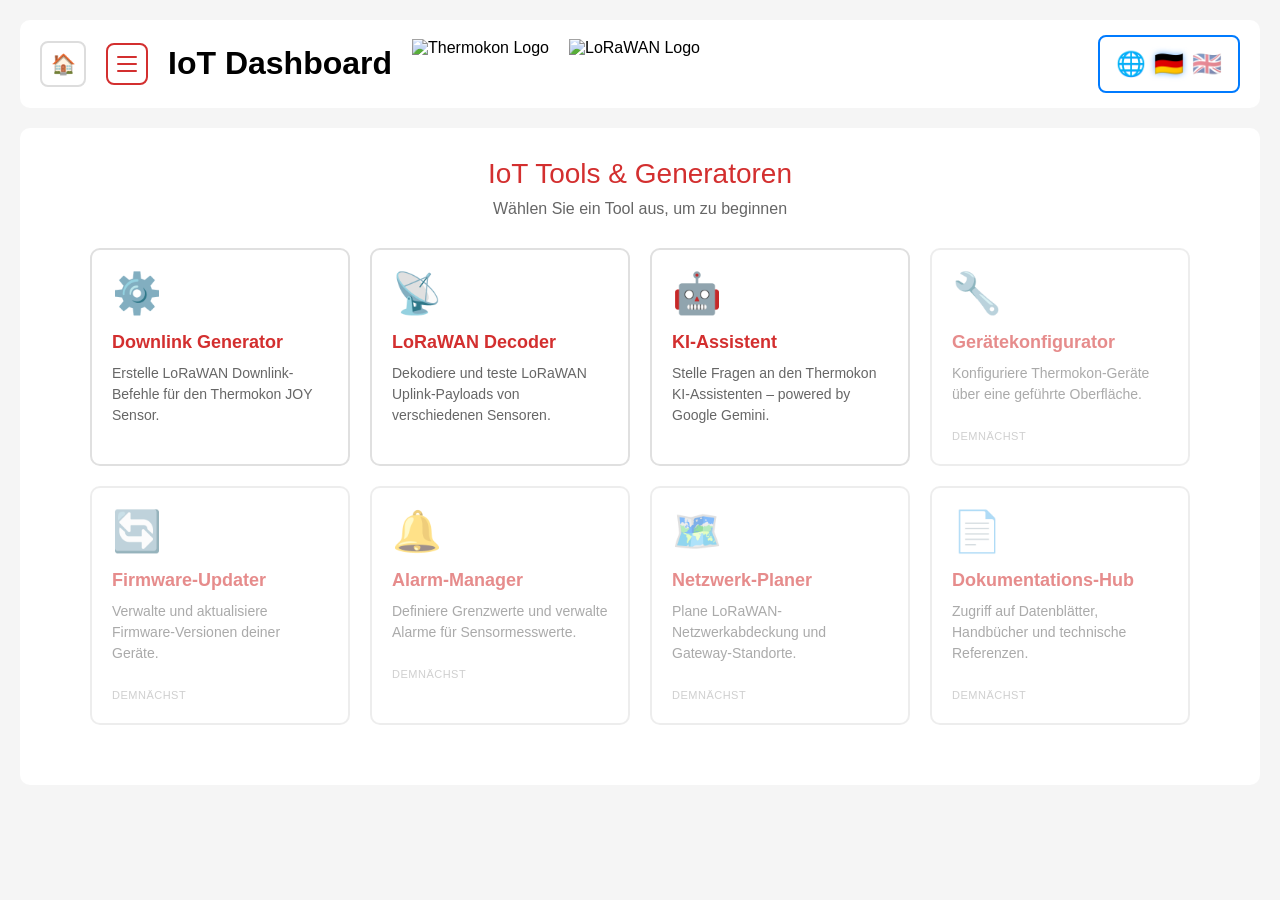
==== index.html @ 9bb05db8 "Erster Push aus VS Code" ====
<!DOCTYPE html>
<html lang="de">
<head>
    <meta charset="UTF-8">
    <meta name="viewport" content="width=device-width, initial-scale=1.0">
    <title>IoT Dashboard - Thermokon</title>
    <link rel="stylesheet" href="style.css">
    <script src="assets/header.js"></script>
</head>
<body>

<!-- ==== DASHBOARD-SEITE: Tool-Karten mit Links ==== -->
<div id="dashboard" class="page active">
    <div class="dashboard-container">
        <div class="dashboard-title" id="dashboardTitle">IoT Tools & Generatoren</div>
        <div class="dashboard-subtitle" id="dashboardSubtitle">Wählen Sie ein Tool aus, um zu beginnen</div>
        
        <div class="tools-grid">

            <!-- Kachel 1: Downlink Generator -->
            <a href="iot-apps/downlink-generator/downlink-generator.html" class="tool-card">
                <span class="tool-icon">⚙️</span>
                <div class="tool-title" id="card1-title">Downlink Generator</div>
                <div class="tool-description" id="card1-desc">
                    Erstelle LoRaWAN Downlink-Befehle für den Thermokon JOY Sensor.
                </div>
            </a>

            <!-- Kachel 2: LoRaWAN Decoder -->
            <a href="iot-apps/lorawan-decoder/lorawan-decoder.html" class="tool-card">
                <span class="tool-icon">📡</span>
                <div class="tool-title" id="card2-title">LoRaWAN Decoder</div>
                <div class="tool-description" id="card2-desc">
                    Dekodiere und teste LoRaWAN Uplink-Payloads von verschiedenen Sensoren.
                </div>
            </a>

            <!-- Kachel 3: KI-Assistent (Gemini) -->
            <a href="iot-apps/gemini-chat/gemini-chat.html" class="tool-card">
                <span class="tool-icon">🤖</span>
                <div class="tool-title" id="card3-title">KI-Assistent</div>
                <div class="tool-description" id="card3-desc">
                    Stelle Fragen an den Thermokon KI-Assistenten – powered by Google Gemini.
                </div>
            </a>

            <!-- Kachel 4: Gerätekonfigurator -->
            <div class="tool-card tool-card--coming-soon">
                <span class="tool-icon">🔧</span>
                <div class="tool-title" id="card4-title">Gerätekonfigurator</div>
                <div class="tool-description" id="card4-desc">
                    Konfiguriere Thermokon-Geräte über eine geführte Oberfläche.
                </div>
            </div>

            <!-- Kachel 5: Firmware-Updater -->
            <div class="tool-card tool-card--coming-soon">
                <span class="tool-icon">🔄</span>
                <div class="tool-title" id="card5-title">Firmware-Updater</div>
                <div class="tool-description" id="card5-desc">
                    Verwalte und aktualisiere Firmware-Versionen deiner Geräte.
                </div>
            </div>

            <!-- Kachel 6: Alarm-Manager -->
            <div class="tool-card tool-card--coming-soon">
                <span class="tool-icon">🔔</span>
                <div class="tool-title" id="card6-title">Alarm-Manager</div>
                <div class="tool-description" id="card6-desc">
                    Definiere Grenzwerte und verwalte Alarme für Sensormesswerte.
                </div>
            </div>

            <!-- Kachel 7: Netzwerk-Planer -->
            <div class="tool-card tool-card--coming-soon">
                <span class="tool-icon">🗺️</span>
                <div class="tool-title" id="card7-title">Netzwerk-Planer</div>
                <div class="tool-description" id="card7-desc">
                    Plane LoRaWAN-Netzwerkabdeckung und Gateway-Standorte.
                </div>
            </div>

            <!-- Kachel 8: Dokumentations-Hub -->
            <div class="tool-card tool-card--coming-soon">
                <span class="tool-icon">📄</span>
                <div class="tool-title" id="card8-title">Dokumentations-Hub</div>
                <div class="tool-description" id="card8-desc">
                    Zugriff auf Datenblätter, Handbücher und technische Referenzen.
                </div>
            </div>

        </div>
    </div>
</div>

<script>
// ==== HEADER ====
renderHeader({
    title: 'IoT Dashboard',
    activeId: 'dashboard',
    basePath: '',
    showLanguage: true,
});

// ==== SPRACH-SYSTEM ====
const translations = {
    de: {
        mainTitle: 'IoT Dashboard',
        dashboardTitle: 'IoT Tools & Generatoren',
        dashboardSubtitle: 'Wählen Sie ein Tool aus, um zu beginnen',
        upcoming: 'Demnächst verfügbar',
        card1Title: 'Downlink Generator',
        card1Desc: 'Erstelle LoRaWAN Downlink-Befehle für den Thermokon JOY Sensor.',
        card2Title: 'LoRaWAN Decoder',
        card2Desc: 'Dekodiere und teste LoRaWAN Uplink-Payloads von verschiedenen Sensoren.',
        card3Title: 'KI-Assistent',
        card3Desc: 'Stelle Fragen an den Thermokon KI-Assistenten – powered by Google Gemini.',
        card4Title: 'Gerätekonfigurator',
        card4Desc: 'Konfiguriere Thermokon-Geräte über eine geführte Oberfläche.',
        card5Title: 'Firmware-Updater',
        card5Desc: 'Verwalte und aktualisiere Firmware-Versionen deiner Geräte.',
        card6Title: 'Alarm-Manager',
        card6Desc: 'Definiere Grenzwerte und verwalte Alarme für Sensormesswerte.',
        card7Title: 'Netzwerk-Planer',
        card7Desc: 'Plane LoRaWAN-Netzwerkabdeckung und Gateway-Standorte.',
        card8Title: 'Dokumentations-Hub',
        card8Desc: 'Zugriff auf Datenblätter, Handbücher und technische Referenzen.',
    },
    en: {
        mainTitle: 'IoT Dashboard',
        dashboardTitle: 'IoT Tools & Generators',
        dashboardSubtitle: 'Select a tool to get started',
        upcoming: 'Coming soon',
        card1Title: 'Downlink Generator',
        card1Desc: 'Create LoRaWAN downlink commands for the Thermokon JOY sensor.',
        card2Title: 'LoRaWAN Decoder',
        card2Desc: 'Decode and test LoRaWAN uplink payloads from various sensors.',
        card3Title: 'AI Assistant',
        card3Desc: 'Ask the Thermokon AI Assistant questions – powered by Google Gemini.',
        card4Title: 'Device Configurator',
        card4Desc: 'Configure Thermokon devices through a guided interface.',
        card5Title: 'Firmware Updater',
        card5Desc: 'Manage and update firmware versions of your devices.',
        card6Title: 'Alarm Manager',
        card6Desc: 'Define thresholds and manage alarms for sensor measurements.',
        card7Title: 'Network Planner',
        card7Desc: 'Plan LoRaWAN network coverage and gateway locations.',
        card8Title: 'Documentation Hub',
        card8Desc: 'Access datasheets, manuals, and technical references.',
    }
};

function t(key) {
    return translations[currentLanguage][key] || key;
}

function updateUI() {
    // Header
    document.getElementById('mainTitle').textContent = t('mainTitle');

    // Dashboard header
    document.getElementById('dashboardTitle').textContent = t('dashboardTitle');
    document.getElementById('dashboardSubtitle').textContent = t('dashboardSubtitle');

    // Tool cards
    for (let i = 1; i <= 8; i++) {
        document.getElementById('card' + i + '-title').textContent = t('card' + i + 'Title');
        document.getElementById('card' + i + '-desc').textContent  = t('card' + i + 'Desc');
    }
}

// Initiales Rendering
window.onLanguageChange = updateUI;
updateUI();
</script>

</body>
</html>
---- style.css ----
/* Grundlegendes Seitenlayout: Serifenlose Schrift, heller Hintergrund */
body {
    font-family: Arial, sans-serif;
    margin: 20px;
    background: #f5f5f5;
}
/* Kopfzeile mit Logos, Titel, Sprachumschalter und Burger-Menü (Flexbox) */
.top-bar {
    display: flex;
    align-items: center;
    gap: 20px;
    margin-bottom: 20px;
    background: white;
    padding: 15px 20px;
    border-radius: 10px;
    justify-content: flex-start;
    position: sticky;
    top: 0;
    z-index: 200;
}
/* Thermokon-Logo links, feste Höhe ohne Flex-Wachstum */
.logo {
    height: 50px;
    flex: 0 0 auto;
}
/* LoRaWAN-Logo rechts neben dem Titel */
.logo-right {
    height: 50px;
    flex: 0 0 auto;
}
h1 {
    margin: 0;
    flex: 0 0 auto;
}
/* Hauptcontainer für die Parametertabellen mit abgerundeten Ecken */
.container {
    background: white;
    padding: 20px;
    border-radius: 10px;
    max-width: 1200px;
}
/* Spaltenüberschriften-Zeile (Parameter, Hex, Modbus, Protokolladresse, Wert, Bereich) */
.header {
    display: flex;
    font-weight: bold;
    margin-bottom: 10px;
    border-bottom: 2px solid #ccc;
    padding-bottom: 5px;
    gap: 10px;
}
.header-param {
    flex: 1;
    min-width: 200px;
}
.header-hex {
    width: 100px;
    text-align: center;
}
.header-modbus {
    width: 140px;
    text-align: center;
}
.header-protaddr {
    width: 150px;
    text-align: center;
}
.header-value {
    width: 120px;
    text-align: center;
}
.header-range {
    width: 90px;
    text-align: center;
}
/* Einzelne Parameterzeile als Flex-Row mit vertikaler Zentrierung */
.row {
    display: flex;
    margin-bottom: 8px;
    align-items: center;
    gap: 10px;
}
/* Parametername-Spalte, nimmt den verfügbaren Platz ein (flex: 1) */
.topic {
    flex: 1;
    min-width: 200px;
}
/* Hex-Identifier-Spalte: Monospace, blau, zentriert (z.B. 0x0003) */
.hex-col {
    width: 100px;
    text-align: center;
    font-family: monospace;
    font-weight: bold;
    color: #007bff;
}
/* Modbus-Register-Spalte: Monospace, grün, zentriert (z.B. [2]) */
.modbus-col {
    width: 140px;
    text-align: center;
    font-family: monospace;
    font-weight: bold;
    color: #28a745;
}
/* Modbus-Protokolladresse-Spalte: Monospace, orange, zentriert */
.protaddr-col {
    width: 150px;
    text-align: center;
    font-family: monospace;
    font-weight: bold;
    color: #e67e22;
}
.input {
    width: 120px;
}
/* Wertebereich-Spalte: zeigt gültigen Min...Max-Bereich in Grau */
.range-col {
    width: 90px;
    text-align: center;
    font-family: monospace;
    font-size: 13px;
    color: #888;
}
input {
    width: 100%;
    padding: 5px;
}
/* Sticky-Ausgabebereich: bleibt beim Scrollen oben sichtbar */
.sticky-output {
    position: sticky;
    top: 0;
    z-index: 100;
    background: #f5f5f5;
    padding: 12px 0 8px 0;
    margin-bottom: 10px;
}
/* Generierter Hex-Downlink-String mit rotem Akzent-Rand links */
#output {
    margin-top: 0;
    padding: 15px;
    background: linear-gradient(135deg, #f8f9fa 0%, #e9ecef 100%);
    border-left: 4px solid #d32f2f;
    color: #333;
    font-family: monospace;
    word-break: break-all;
    max-width: 1200px;
    border-radius: 4px;
    box-shadow: 0 2px 8px rgba(0, 0, 0, 0.1);
    font-size: 14px;
    line-height: 1.6;
}
/* Ein Parameter-Paar im Downlink-Output (Hex-ID + Wert) */
.dl-pair {
    display: inline;
    margin-right: 0;
}
/* Vertikaler Trennstrich zwischen aufeinanderfolgenden Paaren (IBAN-Stil) */
.dl-pair + .dl-pair {
    border-left: 2px solid #ccc;
    padding-left: 8px;
    margin-left: 6px;
}
/* Hex-Identifier im Output: blau, fett, mit gepunkteter Trennung zum Wert */
.dl-id {
    color: #007bff;
    font-weight: bold;
    border-right: 1px dotted #bbb;
    padding-right: 3px;
    margin-right: 2px;
}
/* Hex-Wert im Output: schwarz, folgt direkt auf den Identifier */
.dl-val {
    color: #000;
}
button {
    margin-top: 10px;
    padding: 10px 16px;
    cursor: pointer;
    border-radius: 8px;
    font-size: 14px;
    font-weight: 600;
    font-family: Arial, sans-serif;
    border: none;
    box-sizing: border-box;
    line-height: 1.4;
    vertical-align: middle;
    transition: all 0.2s ease;
}
button:disabled {
    opacity: 0.5;
    cursor: not-allowed;
}
.action-btn-copy {
    background: white;
    border: 2px solid #333;
    color: #333;
}
.action-btn-copy:hover {
    background: #333;
    color: white;
}
.action-btn-clear {
    background: #d32f2f;
    color: white;
}
.action-btn-clear:hover {
    background: #b71c1c;
}
/* Home-Button: immer oben links, vor dem Logo */
.home-btn {
    display: flex;
    align-items: center;
    justify-content: center;
    width: 42px;
    height: 42px;
    background: white;
    border: 2px solid #d32f2f;
    border-radius: 8px;
    text-decoration: none;
    font-size: 20px;
    flex: 0 0 auto;
    transition: all 0.3s ease;
    color: #d32f2f;
}
.home-btn:hover {
    background: #d32f2f;
    color: white;
}
.home-btn.disabled {
    border-color: #ddd;
    color: #bbb;
    pointer-events: none;
    cursor: default;
}
/* Sprachumschalter: wird per margin-left:auto ans rechte Ende der Top-Bar geschoben */
.language-toggle {
    margin-left: auto;
    display: flex;
    align-items: center;
    gap: 10px;
}
.language-toggle button {
    background: white;
    border: 2px solid #007bff;
    border-radius: 8px;
    padding: 10px 16px;
    cursor: pointer;
    font-size: 24px;
    margin-top: 0;
    transition: all 0.3s ease;
    display: flex;
    gap: 8px;
    align-items: center;
}
.language-toggle button:hover {
    box-shadow: 0 4px 12px rgba(0, 0, 0, 0.15);
    transform: translateY(-2px);
}
/* Flaggen-Icons (DE/EN): inaktiv = halbtransparent, aktiv = volle Deckkraft mit Glow */
.flag {
    opacity: 0.5;
    transition: opacity 0.3s ease;
}
.flag.active {
    opacity: 1;
    filter: drop-shadow(0 0 3px rgba(0, 123, 255, 0.6));
}
/* Originale Tab-Leiste: versteckt, aber im DOM für ID-Kompatibilität behalten */
.page-tabs {
    display: none;
}
/* Hamburger-Menü Container: position:relative für absolutes Dropdown */
.burger-menu {
    position: relative;
    flex: 0 0 auto;
}
/* Hamburger-Button: 3 animierte Striche, wird zum X-Icon wenn .open */
.burger-btn {
    background: none;
    border: 2px solid #d32f2f;
    border-radius: 8px;
    width: 42px;
    height: 42px;
    cursor: pointer;
    display: flex;
    flex-direction: column;
    align-items: center;
    justify-content: center;
    gap: 5px;
    padding: 0;
    margin: 0;
    transition: all 0.3s ease;
}
.burger-btn:hover {
    background: #d32f2f;
}
.burger-btn span {
    display: block;
    width: 20px;
    height: 2px;
    background: #d32f2f;
    border-radius: 2px;
    transition: all 0.3s ease;
}
.burger-btn:hover span {
    background: white;
}
/* Animation: 3 Striche transformieren sich zu einem X-Symbol beim Öffnen */
.burger-btn.open span:nth-child(1) {
    transform: rotate(45deg) translate(5px, 5px);
}
.burger-btn.open span:nth-child(2) {
    opacity: 0;
}
.burger-btn.open span:nth-child(3) {
    transform: rotate(-45deg) translate(5px, -5px);
}
/* Dropdown-Menü: absolut positioniert unter dem Burger-Button */
.burger-dropdown {
    display: none;
    position: absolute;
    top: 50px;
    left: 0;
    background: white;
    border: 2px solid #ddd;
    border-radius: 10px;
    box-shadow: 0 8px 24px rgba(0,0,0,0.15);
    z-index: 200;
    min-width: 220px;
    overflow: hidden;
}
.burger-dropdown.open {
    display: block;
}
.burger-dropdown .menu-item {
    display: block;
    width: 100%;
    padding: 14px 20px;
    border: none;
    background: none;
    text-align: left;
    font-size: 15px;
    font-weight: 600;
    color: #333;
    cursor: pointer;
    text-decoration: none;
    transition: background 0.2s ease;
    border-bottom: 1px solid #eee;
    box-sizing: border-box;
}
.burger-dropdown .menu-item:last-child {
    border-bottom: none;
}
.burger-dropdown .menu-item:hover {
    background: #f5f5f5;
    color: #d32f2f;
}
.burger-dropdown .menu-item.active {
    color: #d32f2f;
    background: #fef0f0;
}
.page-tab {
    padding: 10px 20px;
    background: white;
    border: 2px solid #ddd;
    border-radius: 8px;
    cursor: pointer;
    font-weight: 600;
    transition: all 0.3s ease;
    text-decoration: none;
    color: inherit;
}
.page-tab:hover {
    border-color: #007bff;
    color: #007bff;
}
.page-tab.active {
    background: #d32f2f;
    color: white;
    border-color: #d32f2f;
}
/* Seitenwechsel: nur die aktive Seite (Generator oder Info) wird angezeigt */
.page {
    display: none;
}
.page.active {
    display: block;
}
/* Produktinformations-Seite: weißer Container mit max. 900px Breite */
.info-content {
    background: white;
    padding: 30px;
    border-radius: 10px;
    max-width: 900px;
}
/* 2-Spalten-Grid für Info-Seite: Bild links, Text rechts */
.info-grid {
    display: grid;
    grid-template-columns: 1fr 1fr;
    gap: 30px;
    align-items: center;
}
.info-image {
    text-align: center;
}
.info-image img {
    max-width: 100%;
    height: auto;
    border-radius: 8px;
    box-shadow: 0 4px 12px rgba(0, 0, 0, 0.15);
}
.info-text h2 {
    color: #d32f2f;
    margin-bottom: 15px;
}
.info-text p {
    color: #555;
    line-height: 1.6;
    margin-bottom: 15px;
}
.info-features {
    list-style: none;
    padding: 0;
}
.info-features li {
    padding: 8px 0;
    border-bottom: 1px solid #eee;
    color: #555;
}
.info-features li:before {
    content: "✓ ";
    color: #d32f2f;
    font-weight: bold;
    margin-right: 8px;
}
/* Abschnittsüberschrift (z.B. "Laufzeit-Parameter"): roter Rand oben, Flex für Info-Button */
.section-title {
    margin-top: 50px !important;
    margin-bottom: 8px !important;
    padding: 10px 0;
    border-top: 3px solid #d32f2f;
    border-bottom: 1px solid #e0e0e0;
    font-weight: 700;
    font-size: 18px;
    color: #d32f2f;
    letter-spacing: 0.5px;
    text-transform: capitalize;
    display: flex;
    align-items: center;
    gap: 10px;
}
/* Runder Info-Button (SVG "i"-Icon) neben den Abschnittsüberschriften */
.section-info-btn {
    display: inline-flex;
    align-items: center;
    justify-content: center;
    width: 22px;
    height: 22px;
    border-radius: 50%;
    border: 2px solid #007bff;
    background: #e8f0fe;
    color: #007bff;
    cursor: help;
    padding: 0;
    margin: 0;
    flex-shrink: 0;
    transition: all 0.2s ease;
}
.section-info-btn svg {
    fill: #007bff;
    transition: fill 0.2s ease;
}
.section-info-btn:hover {
    background: #007bff;
}
.section-info-btn:hover svg {
    fill: white;
}
.header-info {
    width: 30px;
    text-align: center;
}
/* Beschreibungsspalte pro Zeile: zeigt abgekürzten Info-Text mit Fade-Out */
.info-icon {
    width: 180px;
    text-align: left;
    flex-shrink: 0;
    margin-left: 5px;
}
/* Inline-Infotext: kursiv, halbtransparent, mit CSS-Maskierung zum Ausblenden am Rand */
.info-text-inline {
    font-style: italic;
    opacity: 0.45;
    font-size: 12px;
    white-space: nowrap;
    overflow: hidden;
    text-overflow: ellipsis;
    max-width: 180px;
    cursor: help;
    display: block;
    position: relative;
    -webkit-mask-image: linear-gradient(to right, rgba(0,0,0,1) 40%, rgba(0,0,0,0) 90%);
    mask-image: linear-gradient(to right, rgba(0,0,0,1) 40%, rgba(0,0,0,0) 90%);
    transition: opacity 0.2s ease;
}
.info-text-inline:hover {
    opacity: 0.7;
}
.info-icon button {
    background: #e8f0fe;
    border: 2px solid #007bff;
    border-radius: 50%;
    width: 22px;
    height: 22px;
    cursor: pointer;
    font-size: 14px;
    color: #007bff;
    font-weight: 700;
    font-style: italic;
    font-family: 'Times New Roman', Georgia, serif;
    padding: 0;
    margin: 0;
    display: inline-flex;
    align-items: center;
    justify-content: center;
    transition: all 0.2s ease;
    text-shadow: 0 0 1px #007bff;
}
.info-icon button:hover {
    background: #007bff;
    color: white;
}
/* Globaler Tooltip: folgt dem Mauszeiger, zeigt vollständigen Beschreibungstext */
.info-tooltip {
    display: none;
    position: fixed;
    z-index: 1000;
    background: #333;
    color: #fff;
    padding: 8px 12px;
    border-radius: 6px;
    font-size: 13px;
    font-family: Arial, sans-serif;
    white-space: normal;
    max-width: 360px;
    line-height: 1.5;
    box-shadow: 0 4px 12px rgba(0,0,0,0.25);
    pointer-events: none;
}
.info-tooltip.visible {
    display: block;
}
/* Download-Button pro Zeile: grüner Kreis mit Pfeil, öffnet PDF-Handbuch */
.download-icon {
    width: 30px;
    text-align: center;
    flex-shrink: 0;
    margin-left: 4px;
}
.download-icon button {
    background: none;
    border: 1.5px solid #28a745;
    border-radius: 50%;
    width: 22px;
    height: 22px;
    cursor: pointer;
    font-size: 13px;
    color: #28a745;
    font-weight: bold;
    font-family: Arial, sans-serif;
    padding: 0;
    margin: 0;
    display: inline-flex;
    align-items: center;
    justify-content: center;
    transition: all 0.2s ease;
}
.download-icon button:hover {
    background: #28a745;
    color: white;
}

/* ==== DASHBOARD-SPEZIFISCHE STYLES ==== */
.dashboard-container {
    background: white;
    padding: 30px;
    border-radius: 10px;
    max-width: 1200px;
    margin: 0 auto;
}

.dashboard-title {
    color: #d32f2f;
    font-size: 28px;
    margin-bottom: 10px;
    text-align: center;
}

.dashboard-subtitle {
    color: #666;
    font-size: 16px;
    text-align: center;
    margin-bottom: 30px;
}

.tools-grid {
    display: grid;
    grid-template-columns: repeat(4, 1fr);
    gap: 20px;
    margin-bottom: 30px;
    max-width: 1100px;
    margin-left: auto;
    margin-right: auto;
}

.tool-card {
    background: white;
    border: 2px solid #e0e0e0;
    border-radius: 10px;
    padding: 20px;
    transition: all 0.3s ease;
    cursor: pointer;
    text-decoration: none;
    color: inherit;
}

.tool-card:hover {
    border-color: #d32f2f;
    box-shadow: 0 8px 20px rgba(211, 47, 47, 0.15);
    transform: translateY(-3px);
}

.tool-card--coming-soon {
    opacity: 0.55;
    cursor: default;
    pointer-events: none;
}

.tool-card--coming-soon::after {
    content: 'Demnächst';
    display: inline-block;
    margin-top: 10px;
    font-size: 11px;
    color: #aaa;
    letter-spacing: 0.5px;
    text-transform: uppercase;
}

.tool-icon {
    font-size: 40px;
    margin-bottom: 15px;
    display: block;
}

.tool-title {
    font-size: 18px;
    font-weight: 600;
    color: #d32f2f;
    margin-bottom: 10px;
}

.tool-description {
    color: #666;
    font-size: 14px;
    line-height: 1.5;
    margin-bottom: 15px;
}

.tool-link {
    display: inline-block;
    background: #d32f2f;
    color: white;
    padding: 10px 20px;
    border-radius: 6px;
    text-decoration: none;
    font-weight: 600;
    transition: background 0.3s ease;
}

.tool-link:hover {
    background: #b71c1c;
}

/* ==== RESPONSIVE: Tablet & Smartphone (≤768px) ==== */
@media (max-width: 768px) {
    body {
        margin: 8px;
    }
    .top-bar {
        flex-wrap: wrap;
        gap: 10px;
        padding: 10px 12px;
    }
    .top-bar h1 {
        font-size: 16px;
        order: 2;
        width: 100%;
        text-align: center;
    }
    .logo, .logo-right {
        height: 32px;
    }
    .language-toggle {
        order: 3;
        margin-left: 0;
        width: 100%;
        justify-content: center;
    }
    .language-toggle button {
        font-size: 18px;
        padding: 6px 12px;
    }
    /* Burger-Dropdown auf Mobile: nach rechts öffnen statt nach links */
    .burger-dropdown {
        min-width: 180px;
        right: auto;
        left: 0;
    }
    .sticky-output {
        padding: 8px 0 6px 0;
    }
    .sticky-output h3 {
        font-size: 14px;
    }
    .sticky-output button {
        font-size: 12px;
        padding: 8px;
    }
    #output {
        font-size: 12px;
        padding: 10px;
    }
    .container {
        padding: 10px;
    }
    .section-title {
        font-size: 15px;
        margin-top: 30px !important;
    }

    /* Hide table header on mobile */
    .header {
        display: none;
    }

    /* Card layout for rows */
    .row {
        flex-wrap: wrap;
        background: #fafafa;
        border: 1px solid #eee;
        border-radius: 8px;
        padding: 10px;
        margin-bottom: 10px;
        gap: 4px 8px;
    }
    .topic {
        min-width: unset;
        width: 100%;
        font-weight: 600;
        font-size: 14px;
        margin-bottom: 2px;
    }
    .info-icon {
        width: 100%;
        margin-left: 0;
    }
    .info-text-inline {
        max-width: 100%;
        -webkit-mask-image: linear-gradient(to right, rgba(0,0,0,1) 60%, rgba(0,0,0,0) 95%);
        mask-image: linear-gradient(to right, rgba(0,0,0,1) 60%, rgba(0,0,0,0) 95%);
    }
    .hex-col, .modbus-col, .protaddr-col {
        width: auto;
        text-align: left;
        font-size: 12px;
    }
    .hex-col::before {
        content: 'Hex: ';
        font-weight: normal;
        color: #888;
        font-family: Arial, sans-serif;
    }
    .modbus-col::before {
        content: 'Register: ';
        font-weight: normal;
        color: #888;
        font-family: Arial, sans-serif;
    }
    .protaddr-col::before {
        content: 'Prot.Addr: ';
        font-weight: normal;
        color: #888;
        font-family: Arial, sans-serif;
    }
    .range-col {
        width: auto;
        text-align: left;
        font-size: 12px;
    }
    .range-col::before {
        content: '⟹ ';
        color: #888;
    }
    .input {
        width: 100%;
    }
    .input input {
        font-size: 16px;
        padding: 8px;
    }
    .download-icon {
        margin-left: auto;
    }

    /* Info page responsive */
    .info-content {
        padding: 15px;
    }
    .info-grid {
        grid-template-columns: 1fr;
        gap: 20px;
    }
    .info-text h2 {
        font-size: 18px;
    }
    .info-text p {
        font-size: 14px;
    }

    /* Dashboard responsive */
    .dashboard-container {
        padding: 15px;
    }
    .dashboard-title {
        font-size: 22px;
    }
    .tools-grid {
        grid-template-columns: repeat(2, 1fr);
    }
}

/* ==== RESPONSIVE: Extra kleine Bildschirme (≤480px) ==== */
@media (max-width: 480px) {
    .top-bar h1 {
        font-size: 14px;
    }
    .logo, .logo-right {
        height: 26px;
    }
    .dl-pair + .dl-pair {
        padding-left: 5px;
        margin-left: 4px;
    }
}

/* ==== DOWNLINK-HISTORIE ==== */
.history-bar {
    display: flex;
    align-items: center;
    gap: 10px;
    margin-top: 10px;
    flex-wrap: wrap;
}
.history-bar select {
    flex: 1;
    min-width: 200px;
    padding: 10px 12px;
    border: 2px solid #007bff;
    border-radius: 8px;
    font-size: 14px;
    font-family: monospace;
    background: white;
    cursor: pointer;
}
.history-bar select:focus {
    outline: none;
    border-color: #0056b3;
    box-shadow: 0 0 0 3px rgba(0, 123, 255, 0.15);
}
.history-bar button {
    margin-top: 0;
}
.btn-save-history {
    background: #28a745;
    color: white;
}
.btn-save-history:hover {
    background: #218838;
}
.btn-save-history:disabled {
    background: #aaa;
    cursor: not-allowed;
}
.btn-export-history {
    background: #007bff;
    color: white;
}
.btn-export-history:hover {
    background: #0056b3;
}
.btn-export-history:disabled {
    background: #aaa;
    cursor: not-allowed;
}
.btn-delete-history {
    background: #d32f2f;
    color: white;
}
.btn-delete-history:hover {
    background: #b71c1c;
}
.btn-delete-history:disabled {
    background: #aaa;
    cursor: not-allowed;
}
@media (max-width: 768px) {
    .history-bar {
        flex-direction: column;
        align-items: stretch;
    }
    .history-bar select {
        min-width: unset;
    }
    .history-bar button {
        width: 100%;
    }
}

/* ==== GEMINI KI-ASSISTENT ==== */
.gemini-wrapper {
    max-width: 900px;
    margin: 0 auto;
}

.gemini-container {
    background: white;
    border-radius: 10px;
    padding: 20px;
    display: flex;
    flex-direction: column;
    height: calc(100vh - 150px);
    min-height: 500px;
    position: relative;
}

/* Chatverlauf-Fläche */
.gemini-response-area {
    flex: 1;
    overflow-y: auto;
    display: flex;
    flex-direction: column;
    gap: 16px;
    margin-bottom: 16px;
    padding-right: 4px;
}

/* Willkommensbereich */
.gemini-welcome {
    display: flex;
    flex-direction: column;
    align-items: center;
    justify-content: center;
    flex: 1;
    color: #999;
    gap: 12px;
    text-align: center;
    padding: 40px 20px;
}
.gemini-welcome-icon {
    font-size: 64px;
    line-height: 1;
}
.gemini-welcome p {
    font-size: 15px;
    line-height: 1.6;
    max-width: 480px;
    margin: 0;
}
.gemini-hint {
    font-size: 13px;
    color: #bbb;
}
.gemini-hint kbd {
    background: #eee;
    border: 1px solid #ccc;
    border-radius: 4px;
    padding: 1px 5px;
    font-family: monospace;
    font-size: 12px;
    color: #555;
}

/* Chat-Blasen */
.gemini-bubble {
    padding: 12px 16px;
    border-radius: 10px;
    max-width: 85%;
    line-height: 1.6;
    word-break: break-word;
}
.gemini-bubble--user {
    align-self: flex-end;
    background: #d32f2f;
    color: white;
    border-bottom-right-radius: 3px;
    white-space: pre-wrap;
}
.gemini-bubble--ai {
    align-self: flex-start;
    background: #f5f5f5;
    color: #333;
    border-bottom-left-radius: 3px;
    border-left: 3px solid #d32f2f;
}

/* Markdown-Styling innerhalb der KI-Antwort */
.gemini-bubble--ai p         { margin: 0 0 8px 0; }
.gemini-bubble--ai p:last-child { margin-bottom: 0; }
.gemini-bubble--ai ul,
.gemini-bubble--ai ol        { padding-left: 20px; margin: 8px 0; }
.gemini-bubble--ai h1,
.gemini-bubble--ai h2,
.gemini-bubble--ai h3        { color: #d32f2f; margin: 10px 0 5px 0; }
.gemini-bubble--ai code {
    background: #e0e0e0;
    padding: 2px 5px;
    border-radius: 4px;
    font-family: monospace;
    font-size: 13px;
}
.gemini-bubble--ai pre {
    background: #1e1e1e;
    color: #d4d4d4;
    padding: 12px 16px;
    border-radius: 6px;
    overflow-x: auto;
    font-family: monospace;
    font-size: 13px;
    margin: 8px 0;
}
.gemini-bubble--ai pre code {
    background: none;
    padding: 0;
}
.gemini-bubble--ai table {
    border-collapse: collapse;
    width: 100%;
    margin: 8px 0;
}
.gemini-bubble--ai th,
.gemini-bubble--ai td {
    border: 1px solid #ddd;
    padding: 6px 10px;
    text-align: left;
    font-size: 13px;
}
.gemini-bubble--ai th {
    background: #f0f0f0;
    font-weight: 600;
}

/* Eingabe-Zeile */
.gemini-input-area {
    display: flex;
    gap: 10px;
    align-items: flex-end;
    border-top: 2px solid #eee;
    padding-top: 16px;
}
.gemini-textarea {
    flex: 1;
    padding: 12px;
    border: 2px solid #e0e0e0;
    border-radius: 8px;
    font-family: Arial, sans-serif;
    font-size: 14px;
    resize: vertical;
    min-height: 60px;
    transition: border-color 0.2s ease;
    box-sizing: border-box;
    line-height: 1.5;
}
.gemini-textarea:focus {
    outline: none;
    border-color: #d32f2f;
    box-shadow: 0 0 0 3px rgba(211, 47, 47, 0.1);
}
.gemini-send-btn {
    background: #d32f2f;
    color: white;
    border: none;
    padding: 12px 20px;
    border-radius: 8px;
    cursor: pointer;
    font-weight: 600;
    font-size: 14px;
    white-space: nowrap;
    transition: background 0.2s ease;
    margin-top: 0;
    align-self: flex-end;
}
.gemini-send-btn:hover {
    background: #b71c1c;
}
.gemini-send-btn:disabled {
    opacity: 0.5;
    cursor: not-allowed;
}

/* Lade-Indikator (pulsierendes Thermokon-Logo) */
.gemini-loading {
    display: none;
    position: absolute;
    top: 50%;
    left: 50%;
    transform: translate(-50%, -50%);
    flex-direction: column;
    align-items: center;
    gap: 12px;
    z-index: 10;
    background: rgba(255, 255, 255, 0.92);
    padding: 28px 40px;
    border-radius: 12px;
    box-shadow: 0 4px 24px rgba(0, 0, 0, 0.12);
    pointer-events: none;
}
.gemini-loading-logo {
    height: 50px;
    animation: geminiPulse 1.2s ease-in-out infinite;
}
.gemini-loading p {
    color: #666;
    font-size: 14px;
    margin: 0;
}
@keyframes geminiPulse {
    0%,  100% { opacity: 1;   transform: scale(1); }
    50%        { opacity: 0.3; transform: scale(0.88); }
}

/* Fehlermeldung */
.gemini-error {
    color: #d32f2f;
    font-style: italic;
    line-height: 1.5;
}

/* Responsive */
@media (max-width: 768px) {
    .gemini-container {
        height: calc(100vh - 130px);
        padding: 12px;
    }
    .gemini-bubble {
        max-width: 95%;
    }
    .gemini-send-btn {
        padding: 12px 14px;
        font-size: 13px;
    }
}
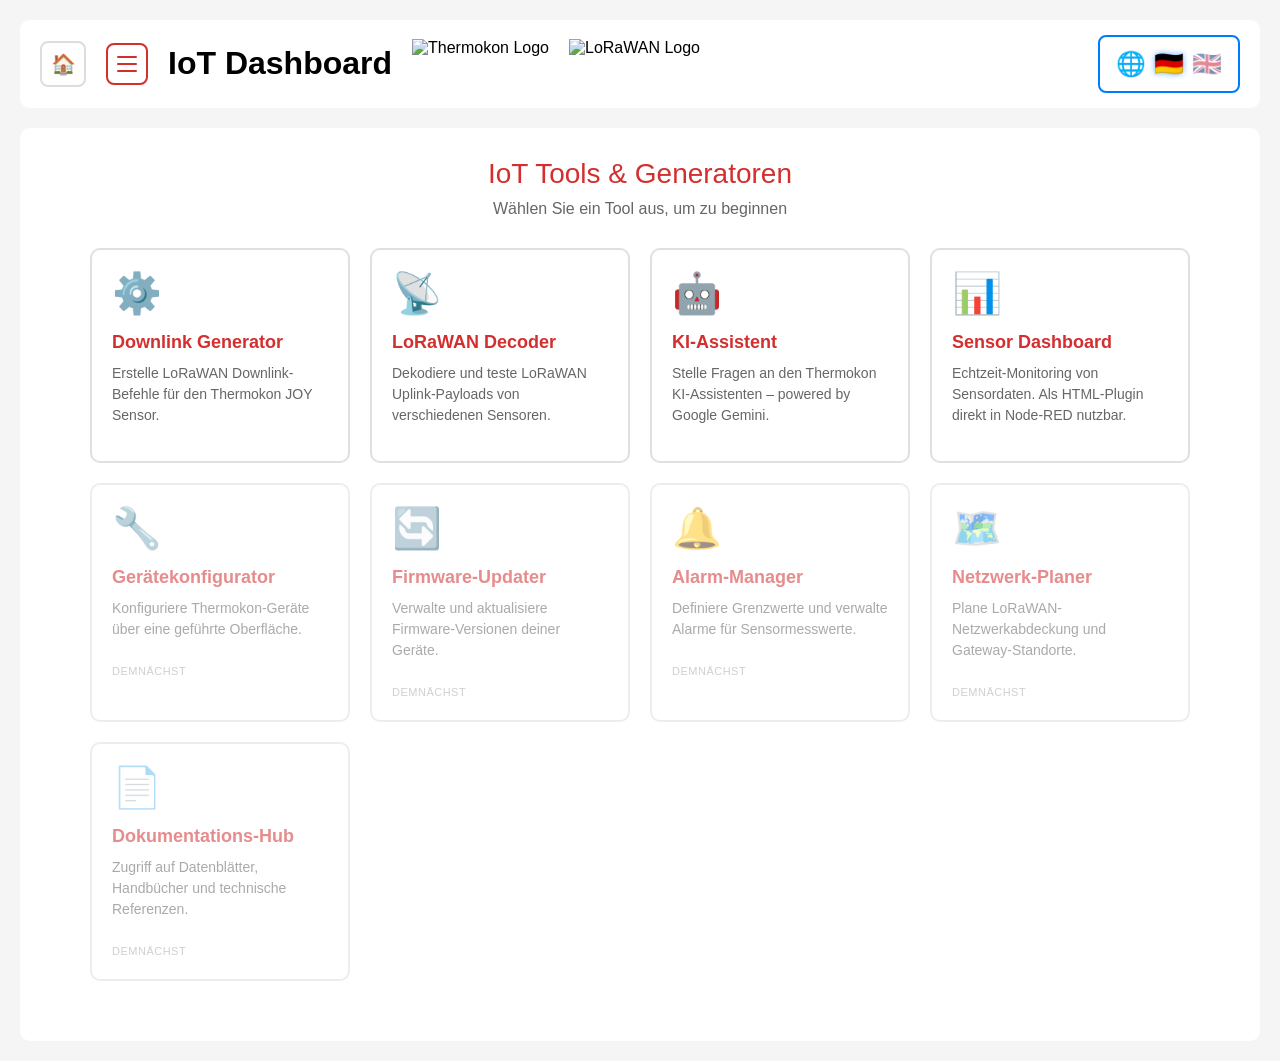
==== commit 0b3d1dd7: "Adjustment Downlink Generator Dialog Co-authored-by: Copilot <copilot@github.com>" ====
--- a/index.html
+++ b/index.html
@@ -41,6 +41,15 @@
                 <div class="tool-title" id="card3-title">KI-Assistent</div>
                 <div class="tool-description" id="card3-desc">
                     Stelle Fragen an den Thermokon KI-Assistenten – powered by Google Gemini.
+                </div>
+            </a>
+
+            <!-- Kachel: Sensor Dashboard (Node-RED) -->
+            <a href="iot-apps/sensor-dashboard/sensor-dashboard.html" class="tool-card">
+                <span class="tool-icon">📊</span>
+                <div class="tool-title">Sensor Dashboard</div>
+                <div class="tool-description">
+                    Echtzeit-Monitoring von Sensordaten. Als HTML-Plugin direkt in Node-RED nutzbar.
                 </div>
             </a>
 
--- a/style.css
+++ b/style.css
@@ -852,6 +852,41 @@
 }
 
 /* ==== DOWNLINK-HISTORIE ==== */
+.action-bar {
+    display: flex;
+    align-items: center;
+    gap: 8px;
+    margin-top: 8px;
+    flex-wrap: wrap;
+    max-width: 1200px;
+}
+.action-bar button {
+    margin-top: 0;
+}
+.action-bar-spacer {
+    flex: 1;
+}
+.action-bar .history-select {
+    flex: 0 0 auto;
+    min-width: 180px;
+    max-width: 400px;
+    padding: 10px 16px;
+    border: 2px solid #007bff;
+    border-radius: 8px;
+    font-size: 14px;
+    font-family: Arial, sans-serif;
+    font-weight: 600;
+    background: white;
+    cursor: pointer;
+    box-sizing: border-box;
+    line-height: 1.4;
+    height: auto;
+}
+.action-bar .history-select:focus {
+    outline: none;
+    border-color: #0056b3;
+    box-shadow: 0 0 0 3px rgba(0, 123, 255, 0.15);
+}
 .history-bar {
     display: flex;
     align-items: center;
@@ -912,6 +947,16 @@
     cursor: not-allowed;
 }
 @media (max-width: 768px) {
+    .action-bar {
+        flex-direction: column;
+        align-items: stretch;
+    }
+    .action-bar .history-select {
+        min-width: unset;
+    }
+    .action-bar button {
+        width: 100%;
+    }
     .history-bar {
         flex-direction: column;
         align-items: stretch;
@@ -922,6 +967,29 @@
     .history-bar button {
         width: 100%;
     }
+}
+
+/* ==== TOAST-BENACHRICHTIGUNG ==== */
+#toast {
+    position: fixed;
+    top: 80px;
+    left: 50%;
+    transform: translateX(-50%) translateY(-20px);
+    background: #333;
+    color: white;
+    padding: 12px 24px;
+    border-radius: 8px;
+    font-size: 14px;
+    font-family: Arial, sans-serif;
+    box-shadow: 0 4px 12px rgba(0,0,0,0.3);
+    opacity: 0;
+    pointer-events: none;
+    transition: opacity 0.3s ease, transform 0.3s ease;
+    z-index: 9999;
+}
+#toast.toast-visible {
+    opacity: 1;
+    transform: translateX(-50%) translateY(0);
 }
 
 /* ==== GEMINI KI-ASSISTENT ==== */
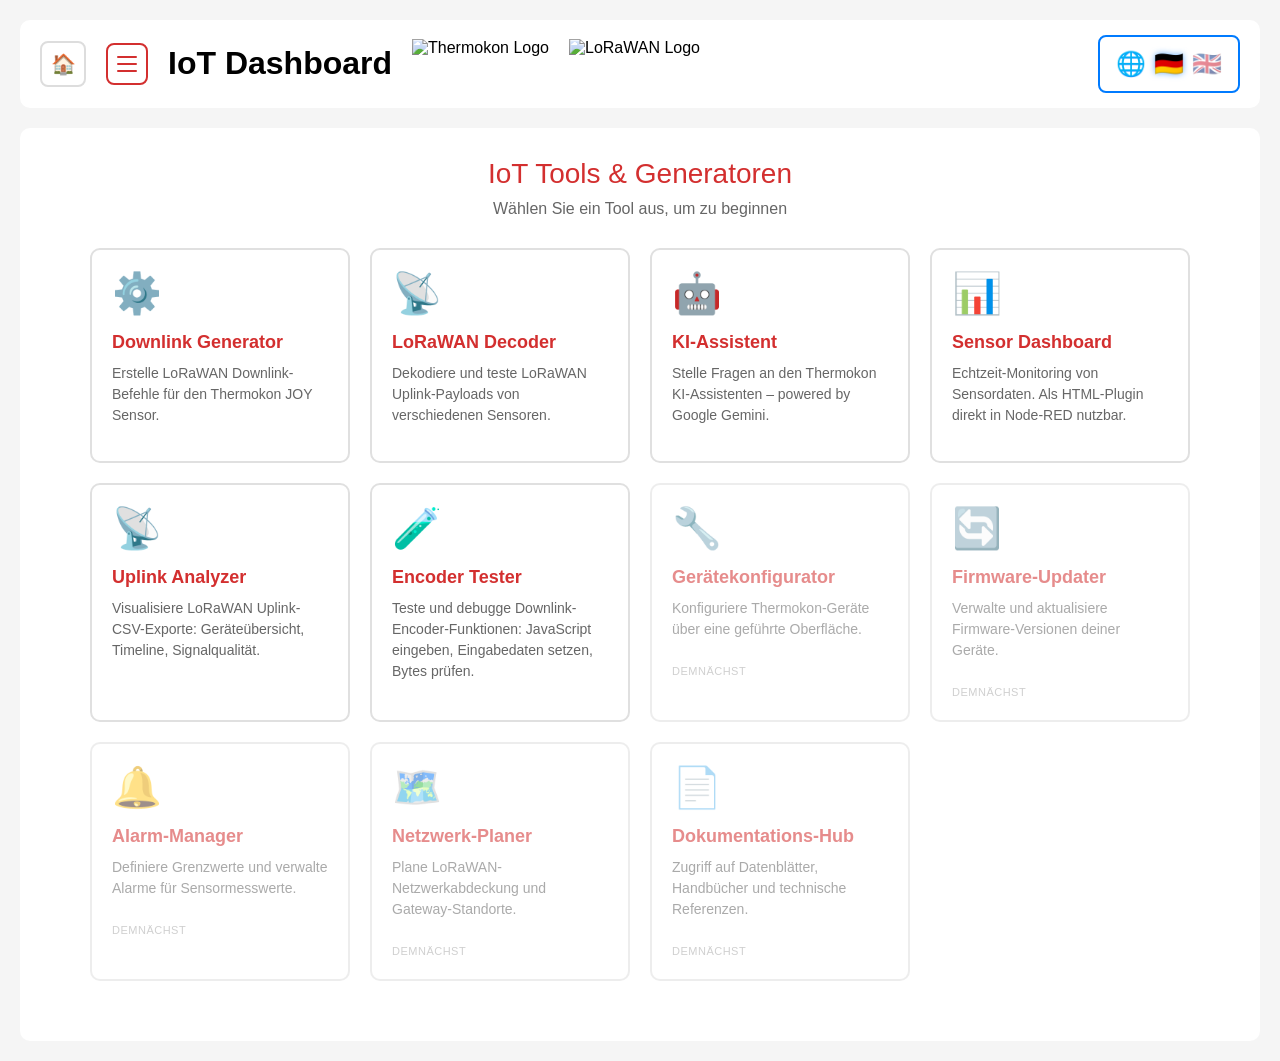
==== commit 3f88b1ba: "Various changes due to further development" ====
--- a/index.html
+++ b/index.html
@@ -50,6 +50,24 @@
                 <div class="tool-title">Sensor Dashboard</div>
                 <div class="tool-description">
                     Echtzeit-Monitoring von Sensordaten. Als HTML-Plugin direkt in Node-RED nutzbar.
+                </div>
+            </a>
+
+            <!-- Kachel: Uplink Analyzer -->
+            <a href="iot-apps/uplink-analyzer/uplink-analyzer.html" class="tool-card">
+                <span class="tool-icon">📡</span>
+                <div class="tool-title">Uplink Analyzer</div>
+                <div class="tool-description">
+                    Visualisiere LoRaWAN Uplink-CSV-Exporte: Geräteübersicht, Timeline, Signalqualität.
+                </div>
+            </a>
+
+            <!-- Kachel: Downlink Encoder Tester -->
+            <a href="iot-apps/downlink-encoder-tester/downlink-encoder-tester.html" class="tool-card">
+                <span class="tool-icon">🧪</span>
+                <div class="tool-title">Encoder Tester</div>
+                <div class="tool-description">
+                    Teste und debugge Downlink-Encoder-Funktionen: JavaScript eingeben, Eingabedaten setzen, Bytes prüfen.
                 </div>
             </a>
 
